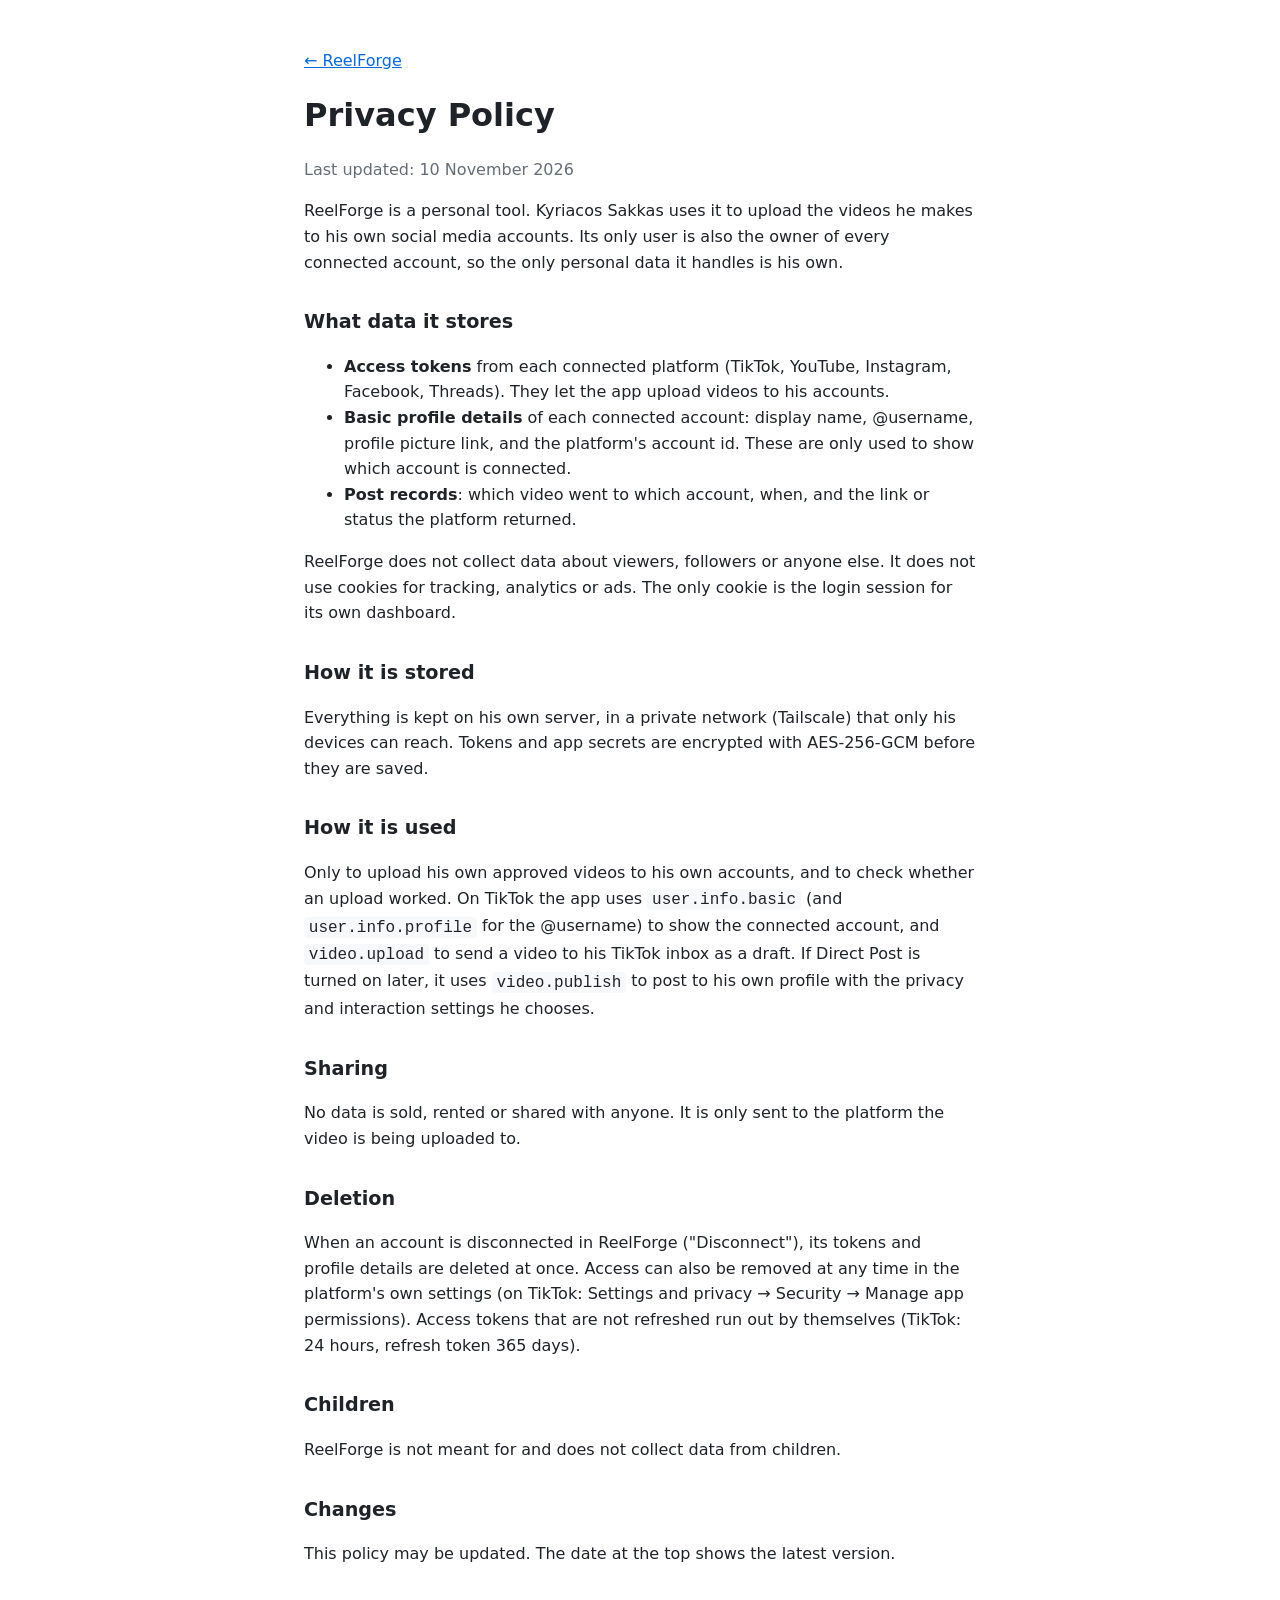
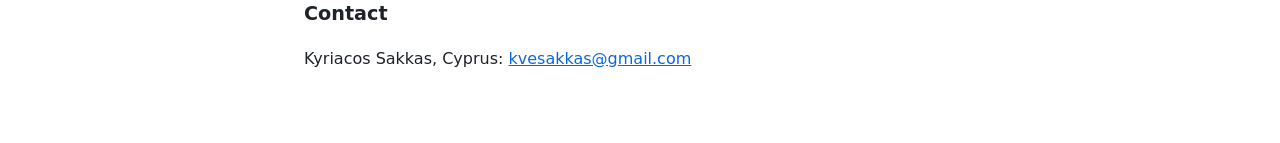
==== privacy.html @ 3a11fcde "ReelForge legal pages" ====
<!doctype html>
<html lang="en">
<head>
<meta charset="utf-8">
<meta name="viewport" content="width=device-width, initial-scale=1">
<title>ReelForge – Privacy Policy</title>
<link rel="stylesheet" href="style.css">
</head>
<body>
<main>
<p><a href="index.html">← ReelForge</a></p>
<h1>Privacy Policy</h1>
<p class="muted">Last updated: 10 November 2026</p>

<p>ReelForge is a personal tool. Kyriacos Sakkas uses it to upload the videos he makes to his own social media accounts. Its only user is also the owner of every connected account, so the only personal data it handles is his own.</p>

<h2>What data it stores</h2>
<ul>
  <li><strong>Access tokens</strong> from each connected platform (TikTok, YouTube, Instagram, Facebook, Threads). They let the app upload videos to his accounts.</li>
  <li><strong>Basic profile details</strong> of each connected account: display name, @username, profile picture link, and the platform's account id. These are only used to show which account is connected.</li>
  <li><strong>Post records</strong>: which video went to which account, when, and the link or status the platform returned.</li>
</ul>
<p>ReelForge does not collect data about viewers, followers or anyone else. It does not use cookies for tracking, analytics or ads. The only cookie is the login session for its own dashboard.</p>

<h2>How it is stored</h2>
<p>Everything is kept on his own server, in a private network (Tailscale) that only his devices can reach. Tokens and app secrets are encrypted with AES-256-GCM before they are saved.</p>

<h2>How it is used</h2>
<p>Only to upload his own approved videos to his own accounts, and to check whether an upload worked. On TikTok the app uses <code>user.info.basic</code> (and <code>user.info.profile</code> for the @username) to show the connected account, and <code>video.upload</code> to send a video to his TikTok inbox as a draft. If Direct Post is turned on later, it uses <code>video.publish</code> to post to his own profile with the privacy and interaction settings he chooses.</p>

<h2>Sharing</h2>
<p>No data is sold, rented or shared with anyone. It is only sent to the platform the video is being uploaded to.</p>

<h2>Deletion</h2>
<p>When an account is disconnected in ReelForge ("Disconnect"), its tokens and profile details are deleted at once. Access can also be removed at any time in the platform's own settings (on TikTok: Settings and privacy → Security → Manage app permissions). Access tokens that are not refreshed run out by themselves (TikTok: 24 hours, refresh token 365 days).</p>

<h2>Children</h2>
<p>ReelForge is not meant for and does not collect data from children.</p>

<h2>Changes</h2>
<p>This policy may be updated. The date at the top shows the latest version.</p>

<h2>Contact</h2>
<p>Kyriacos Sakkas, Cyprus: <a href="mailto:kvesakkas@gmail.com">kvesakkas@gmail.com</a></p>
</main>
</body>
</html>
---- style.css ----
body { margin: 0; font: 16px/1.6 system-ui, -apple-system, "Segoe UI", sans-serif; color: #1f2328; background: #fff; }
main { max-width: 42rem; margin: 0 auto; padding: 2rem 1.25rem 4rem; }
h1 { font-size: 2rem; margin: 0.5rem 0 0.25rem; }
h2 { font-size: 1.2rem; margin-top: 2rem; }
.lead { font-size: 1.15rem; }
.muted { color: #656d76; }
a { color: #0969da; }
code { background: #f6f8fa; padding: 0.1rem 0.3rem; border-radius: 4px; }
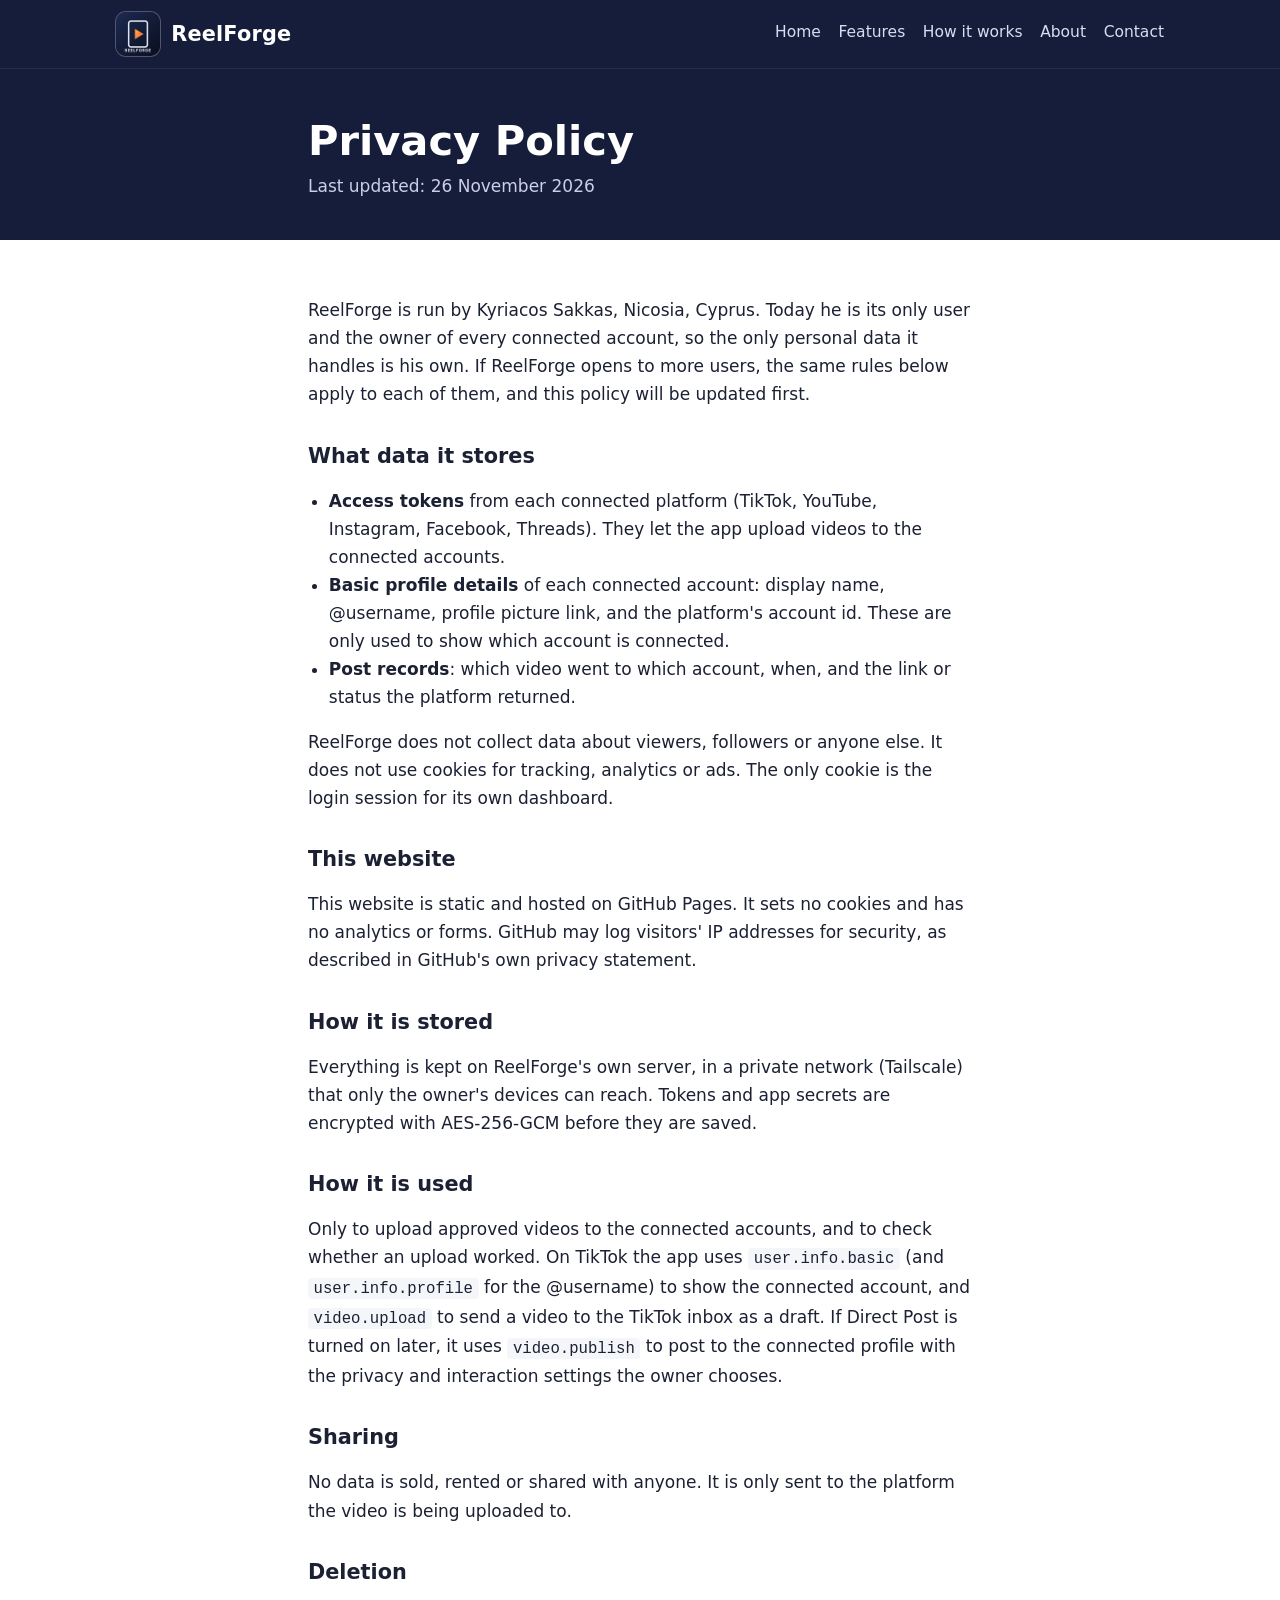
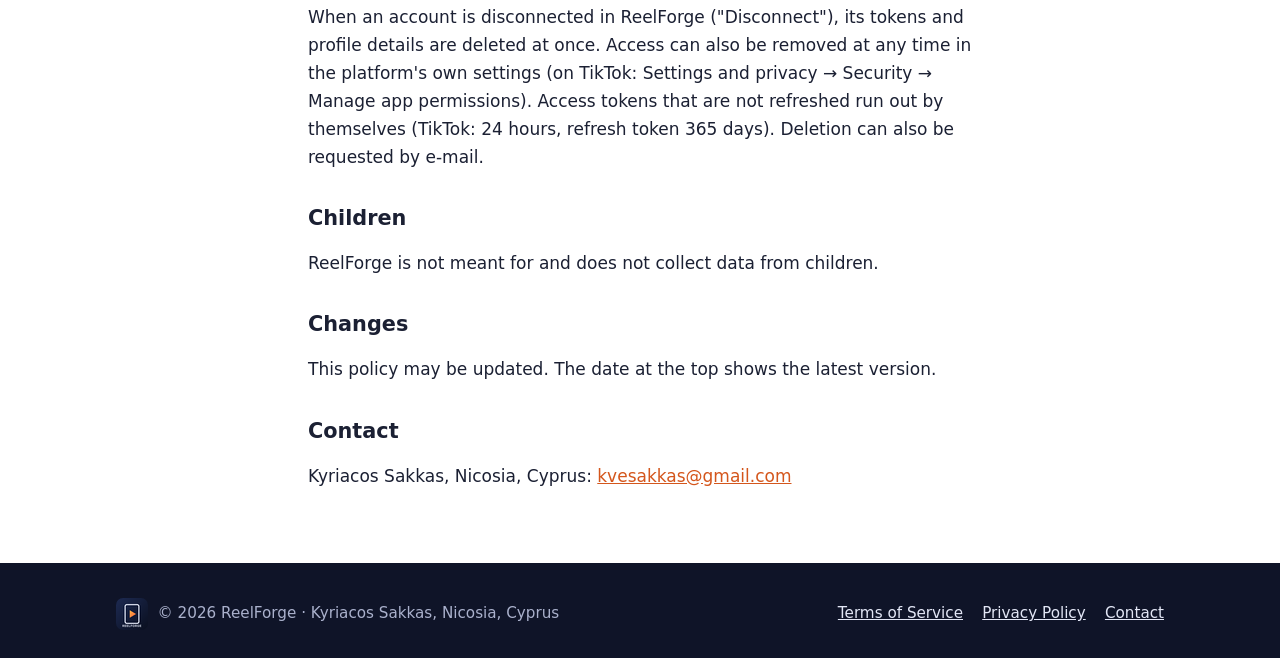
==== commit 6bc4ccfe: "ReelForge website" ====
--- a/privacy.html
+++ b/privacy.html
@@ -3,36 +3,64 @@
 <head>
 <meta charset="utf-8">
 <meta name="viewport" content="width=device-width, initial-scale=1">
-<title>ReelForge – Privacy Policy</title>
+<title>Privacy Policy – ReelForge</title>
+<meta name="description" content="ReelForge Privacy Policy.">
+<link rel="icon" href="favicon.ico" sizes="any">
+<link rel="icon" type="image/png" sizes="32x32" href="favicon-32.png">
+<link rel="apple-touch-icon" href="apple-touch-icon.png">
+<link rel="manifest" href="site.webmanifest">
+<meta name="theme-color" content="#161d3a">
+<meta property="og:type" content="website">
+<meta property="og:site_name" content="ReelForge">
+<meta property="og:title" content="Privacy Policy – ReelForge">
+<meta property="og:url" content="https://kvesakkas.github.io/reelforge-legal/privacy.html">
+<meta property="og:image" content="https://kvesakkas.github.io/reelforge-legal/icon-512.png">
+<meta name="twitter:card" content="summary">
 <link rel="stylesheet" href="style.css">
 </head>
 <body>
+<header class="site-header">
+  <div class="wrap">
+    <a class="brand" href="index.html"><img src="logo-96.png" alt="ReelForge app icon" width="44" height="44">ReelForge</a>
+    <nav class="site-nav" aria-label="Main">
+      <a href="index.html">Home</a>
+      <a href="features.html">Features</a>
+      <a href="how-it-works.html">How it works</a>
+      <a href="about.html">About</a>
+      <a href="contact.html">Contact</a>
+    </nav>
+  </div>
+</header>
+
 <main>
-<p><a href="index.html">← ReelForge</a></p>
-<h1>Privacy Policy</h1>
-<p class="muted">Last updated: 10 November 2026</p>
+<div class="page-head"><div class="wrap narrow"><h1>Privacy Policy</h1><p>Last updated: 26 November 2026</p></div></div>
 
-<p>ReelForge is a personal tool. Kyriacos Sakkas uses it to upload the videos he makes to his own social media accounts. Its only user is also the owner of every connected account, so the only personal data it handles is his own.</p>
+<section>
+<div class="wrap narrow prose">
+<p style="margin-top:0">ReelForge is run by Kyriacos Sakkas, Nicosia, Cyprus. Today he is its only user and the owner of every connected account, so the only personal data it handles is his own. If ReelForge opens to more users, the same rules below apply to each of them, and this policy will be updated first.</p>
 
 <h2>What data it stores</h2>
 <ul>
-  <li><strong>Access tokens</strong> from each connected platform (TikTok, YouTube, Instagram, Facebook, Threads). They let the app upload videos to his accounts.</li>
+  <li><strong>Access tokens</strong> from each connected platform (TikTok, YouTube, Instagram, Facebook, Threads). They let the app upload videos to the connected accounts.</li>
   <li><strong>Basic profile details</strong> of each connected account: display name, @username, profile picture link, and the platform's account id. These are only used to show which account is connected.</li>
   <li><strong>Post records</strong>: which video went to which account, when, and the link or status the platform returned.</li>
 </ul>
 <p>ReelForge does not collect data about viewers, followers or anyone else. It does not use cookies for tracking, analytics or ads. The only cookie is the login session for its own dashboard.</p>
 
+<h2>This website</h2>
+<p>This website is static and hosted on GitHub Pages. It sets no cookies and has no analytics or forms. GitHub may log visitors' IP addresses for security, as described in GitHub's own privacy statement.</p>
+
 <h2>How it is stored</h2>
-<p>Everything is kept on his own server, in a private network (Tailscale) that only his devices can reach. Tokens and app secrets are encrypted with AES-256-GCM before they are saved.</p>
+<p>Everything is kept on ReelForge's own server, in a private network (Tailscale) that only the owner's devices can reach. Tokens and app secrets are encrypted with AES-256-GCM before they are saved.</p>
 
 <h2>How it is used</h2>
-<p>Only to upload his own approved videos to his own accounts, and to check whether an upload worked. On TikTok the app uses <code>user.info.basic</code> (and <code>user.info.profile</code> for the @username) to show the connected account, and <code>video.upload</code> to send a video to his TikTok inbox as a draft. If Direct Post is turned on later, it uses <code>video.publish</code> to post to his own profile with the privacy and interaction settings he chooses.</p>
+<p>Only to upload approved videos to the connected accounts, and to check whether an upload worked. On TikTok the app uses <code>user.info.basic</code> (and <code>user.info.profile</code> for the @username) to show the connected account, and <code>video.upload</code> to send a video to the TikTok inbox as a draft. If Direct Post is turned on later, it uses <code>video.publish</code> to post to the connected profile with the privacy and interaction settings the owner chooses.</p>
 
 <h2>Sharing</h2>
 <p>No data is sold, rented or shared with anyone. It is only sent to the platform the video is being uploaded to.</p>
 
 <h2>Deletion</h2>
-<p>When an account is disconnected in ReelForge ("Disconnect"), its tokens and profile details are deleted at once. Access can also be removed at any time in the platform's own settings (on TikTok: Settings and privacy → Security → Manage app permissions). Access tokens that are not refreshed run out by themselves (TikTok: 24 hours, refresh token 365 days).</p>
+<p>When an account is disconnected in ReelForge ("Disconnect"), its tokens and profile details are deleted at once. Access can also be removed at any time in the platform's own settings (on TikTok: Settings and privacy → Security → Manage app permissions). Access tokens that are not refreshed run out by themselves (TikTok: 24 hours, refresh token 365 days). Deletion can also be requested by e-mail.</p>
 
 <h2>Children</h2>
 <p>ReelForge is not meant for and does not collect data from children.</p>
@@ -41,7 +69,20 @@
 <p>This policy may be updated. The date at the top shows the latest version.</p>
 
 <h2>Contact</h2>
-<p>Kyriacos Sakkas, Cyprus: <a href="mailto:kvesakkas@gmail.com">kvesakkas@gmail.com</a></p>
+<p>Kyriacos Sakkas, Nicosia, Cyprus: <a href="mailto:kvesakkas@gmail.com">kvesakkas@gmail.com</a></p>
+</div>
+</section>
 </main>
+
+<footer class="site-footer">
+  <div class="wrap">
+    <div class="foot-brand"><img src="favicon-32.png" alt="" width="32" height="32"><span>© 2026 ReelForge · Kyriacos Sakkas, Nicosia, Cyprus</span></div>
+    <nav aria-label="Footer">
+      <a href="terms.html">Terms of Service</a>
+      <a href="privacy.html" aria-current="page">Privacy Policy</a>
+      <a href="contact.html">Contact</a>
+    </nav>
+  </div>
+</footer>
 </body>
 </html>
--- a/style.css
+++ b/style.css
@@ -1,8 +1,92 @@
-body { margin: 0; font: 16px/1.6 system-ui, -apple-system, "Segoe UI", sans-serif; color: #1f2328; background: #fff; }
-main { max-width: 42rem; margin: 0 auto; padding: 2rem 1.25rem 4rem; }
-h1 { font-size: 2rem; margin: 0.5rem 0 0.25rem; }
-h2 { font-size: 1.2rem; margin-top: 2rem; }
-.lead { font-size: 1.15rem; }
-.muted { color: #656d76; }
-a { color: #0969da; }
-code { background: #f6f8fa; padding: 0.1rem 0.3rem; border-radius: 4px; }
+:root {
+  --navy: #161d3a;
+  --navy-2: #0f1428;
+  --ink: #1b2033;
+  --muted: #5d6478;
+  --line: #e4e7ef;
+  --soft: #f5f6fa;
+  --orange: #ff8a3d;
+  --orange-2: #ff6b2c;
+  --link: #d4561c;
+}
+* { box-sizing: border-box; }
+html { -webkit-text-size-adjust: 100%; }
+body { margin: 0; font: 17px/1.65 system-ui, -apple-system, "Segoe UI", Roboto, sans-serif; color: var(--ink); background: #fff; }
+img { max-width: 100%; height: auto; display: block; }
+a { color: var(--link); }
+code { background: var(--soft); padding: 0.1rem 0.35rem; border-radius: 4px; font-size: 0.92em; }
+
+.wrap { max-width: 68rem; margin: 0 auto; padding: 0 1.25rem; }
+.narrow { max-width: 44rem; }
+
+/* Header: the app icon + name + nav, on every page. */
+.site-header { background: var(--navy); color: #fff; position: sticky; top: 0; z-index: 10; box-shadow: 0 1px 0 #ffffff14; }
+.site-header .wrap { display: flex; align-items: center; justify-content: space-between; gap: 1rem; min-height: 68px; flex-wrap: wrap; padding-top: 0.5rem; padding-bottom: 0.5rem; }
+.brand { display: flex; align-items: center; gap: 0.7rem; color: #fff; text-decoration: none; font-weight: 700; font-size: 1.3rem; letter-spacing: 0.01em; }
+.brand img { width: 44px; height: 44px; border-radius: 10px; box-shadow: 0 0 0 1px #ffffff40; }
+.site-nav { display: flex; flex-wrap: wrap; gap: 0.25rem 1.1rem; }
+.site-nav a { color: #d8ddf0; text-decoration: none; font-size: 0.97rem; padding: 0.2rem 0; border-bottom: 2px solid transparent; }
+.site-nav a:hover, .site-nav a[aria-current="page"] { color: #fff; border-bottom-color: var(--orange); }
+
+/* Hero */
+.hero { background: linear-gradient(135deg, var(--navy) 0%, var(--navy-2) 100%); color: #fff; padding: 4.5rem 0 4rem; }
+.hero .wrap { display: grid; grid-template-columns: 1.3fr 1fr; gap: 3rem; align-items: center; }
+.hero h1 { font-size: clamp(2.1rem, 4.5vw, 3.2rem); line-height: 1.15; margin: 0 0 1rem; }
+.hero p { color: #c9cfe6; font-size: 1.15rem; margin: 0 0 1.6rem; }
+.hero .icon-big { width: min(320px, 70vw); border-radius: 28px; box-shadow: 0 20px 60px #0008; justify-self: center; }
+.btn { display: inline-block; background: linear-gradient(135deg, var(--orange), var(--orange-2)); color: #fff; text-decoration: none; font-weight: 600; padding: 0.75rem 1.4rem; border-radius: 10px; margin: 0 0.6rem 0.6rem 0; }
+.btn.ghost { background: transparent; border: 1px solid #ffffff55; }
+
+.page-head { background: var(--navy); color: #fff; padding: 3rem 0 2.5rem; }
+.page-head h1 { margin: 0 0 0.4rem; font-size: clamp(1.9rem, 4vw, 2.6rem); line-height: 1.2; }
+.page-head p { margin: 0; color: #c9cfe6; }
+
+section { padding: 3.5rem 0; }
+section.alt { background: var(--soft); }
+h2 { font-size: 1.75rem; line-height: 1.25; margin: 0 0 1rem; }
+h3 { font-size: 1.15rem; margin: 0 0 0.4rem; }
+.lead { font-size: 1.15rem; color: var(--muted); max-width: 46rem; }
+.muted { color: var(--muted); }
+
+.grid { display: grid; gap: 1.25rem; }
+.grid.two { grid-template-columns: repeat(2, 1fr); }
+.grid.three { grid-template-columns: repeat(3, 1fr); }
+.grid.four { grid-template-columns: repeat(4, 1fr); }
+.card { background: #fff; border: 1px solid var(--line); border-radius: 14px; padding: 1.4rem; }
+.card p { margin: 0; color: var(--muted); }
+.step-no { display: inline-grid; place-items: center; width: 2rem; height: 2rem; border-radius: 50%; background: var(--navy); color: #fff; font-weight: 700; margin-bottom: 0.6rem; }
+
+.platforms { display: flex; flex-wrap: wrap; gap: 0.6rem; padding: 0; list-style: none; }
+.platforms li { background: #fff; border: 1px solid var(--line); border-radius: 999px; padding: 0.4rem 1rem; font-weight: 600; }
+
+figure { margin: 0; }
+figure.shot img { border-radius: 12px; border: 1px solid var(--line); box-shadow: 0 8px 30px #1b203322; }
+figcaption { font-size: 0.92rem; color: var(--muted); margin-top: 0.55rem; }
+.stills img { border-radius: 12px; aspect-ratio: 9 / 16; object-fit: cover; width: 100%; }
+
+details { border-bottom: 1px solid var(--line); padding: 0.9rem 0; }
+summary { font-weight: 600; cursor: pointer; }
+details p { margin: 0.6rem 0 0; color: var(--muted); }
+
+.prose h2 { font-size: 1.3rem; margin-top: 2.2rem; }
+.prose ul { padding-left: 1.3rem; }
+
+.site-footer { background: var(--navy-2); color: #aab1cc; padding: 2.2rem 0; font-size: 0.95rem; }
+.site-footer .wrap { display: flex; flex-wrap: wrap; gap: 1rem 2rem; justify-content: space-between; align-items: center; }
+.site-footer a { color: #e3e7f6; }
+.site-footer nav { display: flex; flex-wrap: wrap; gap: 0.4rem 1.2rem; }
+.foot-brand { display: flex; align-items: center; gap: 0.6rem; }
+.foot-brand img { width: 32px; height: 32px; border-radius: 7px; }
+
+@media (max-width: 860px) {
+  .hero .wrap, .grid.two, .grid.three { grid-template-columns: 1fr; }
+  .grid.four { grid-template-columns: repeat(2, 1fr); }
+  .hero { padding: 3rem 0; }
+  .hero .icon-big { width: 200px; order: -1; justify-self: start; }
+  section { padding: 2.5rem 0; }
+}
+@media (max-width: 520px) {
+  body { font-size: 16px; }
+  .site-header { position: static; }
+  .brand img { width: 40px; height: 40px; }
+}
